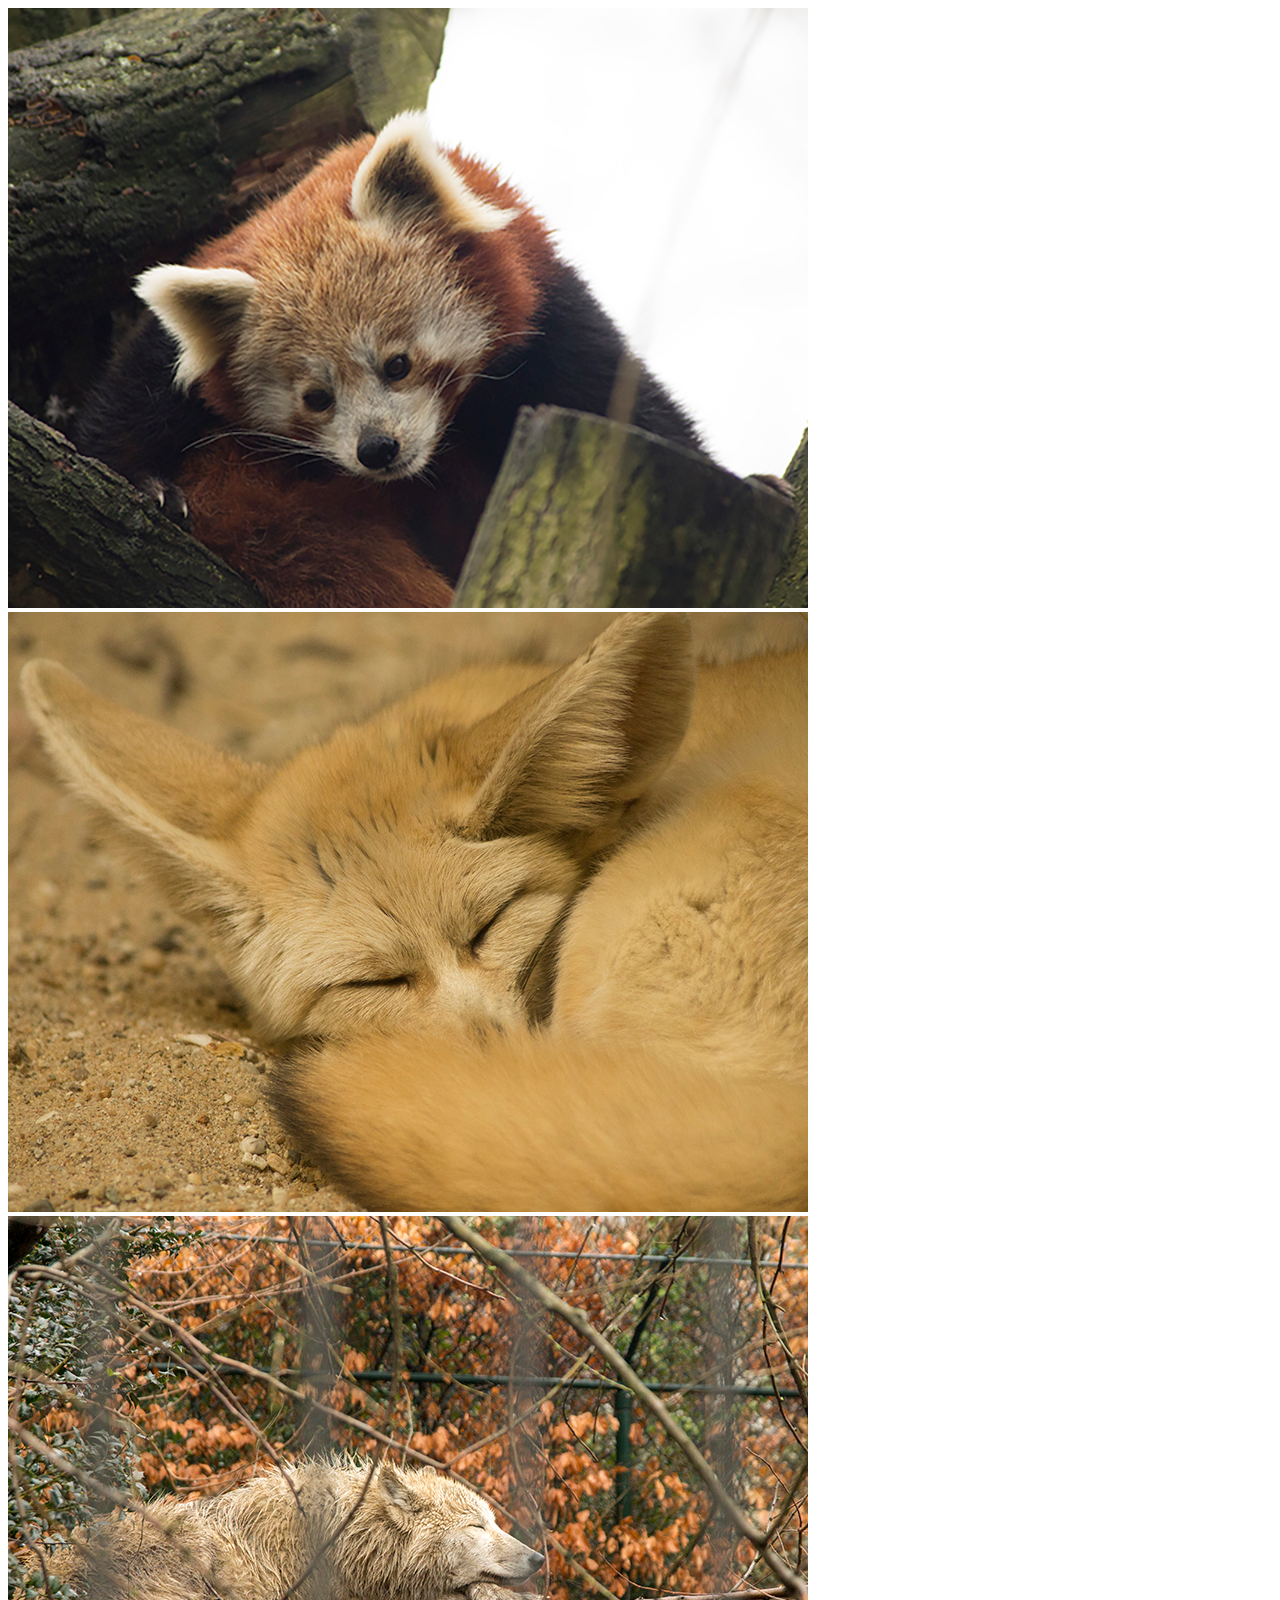
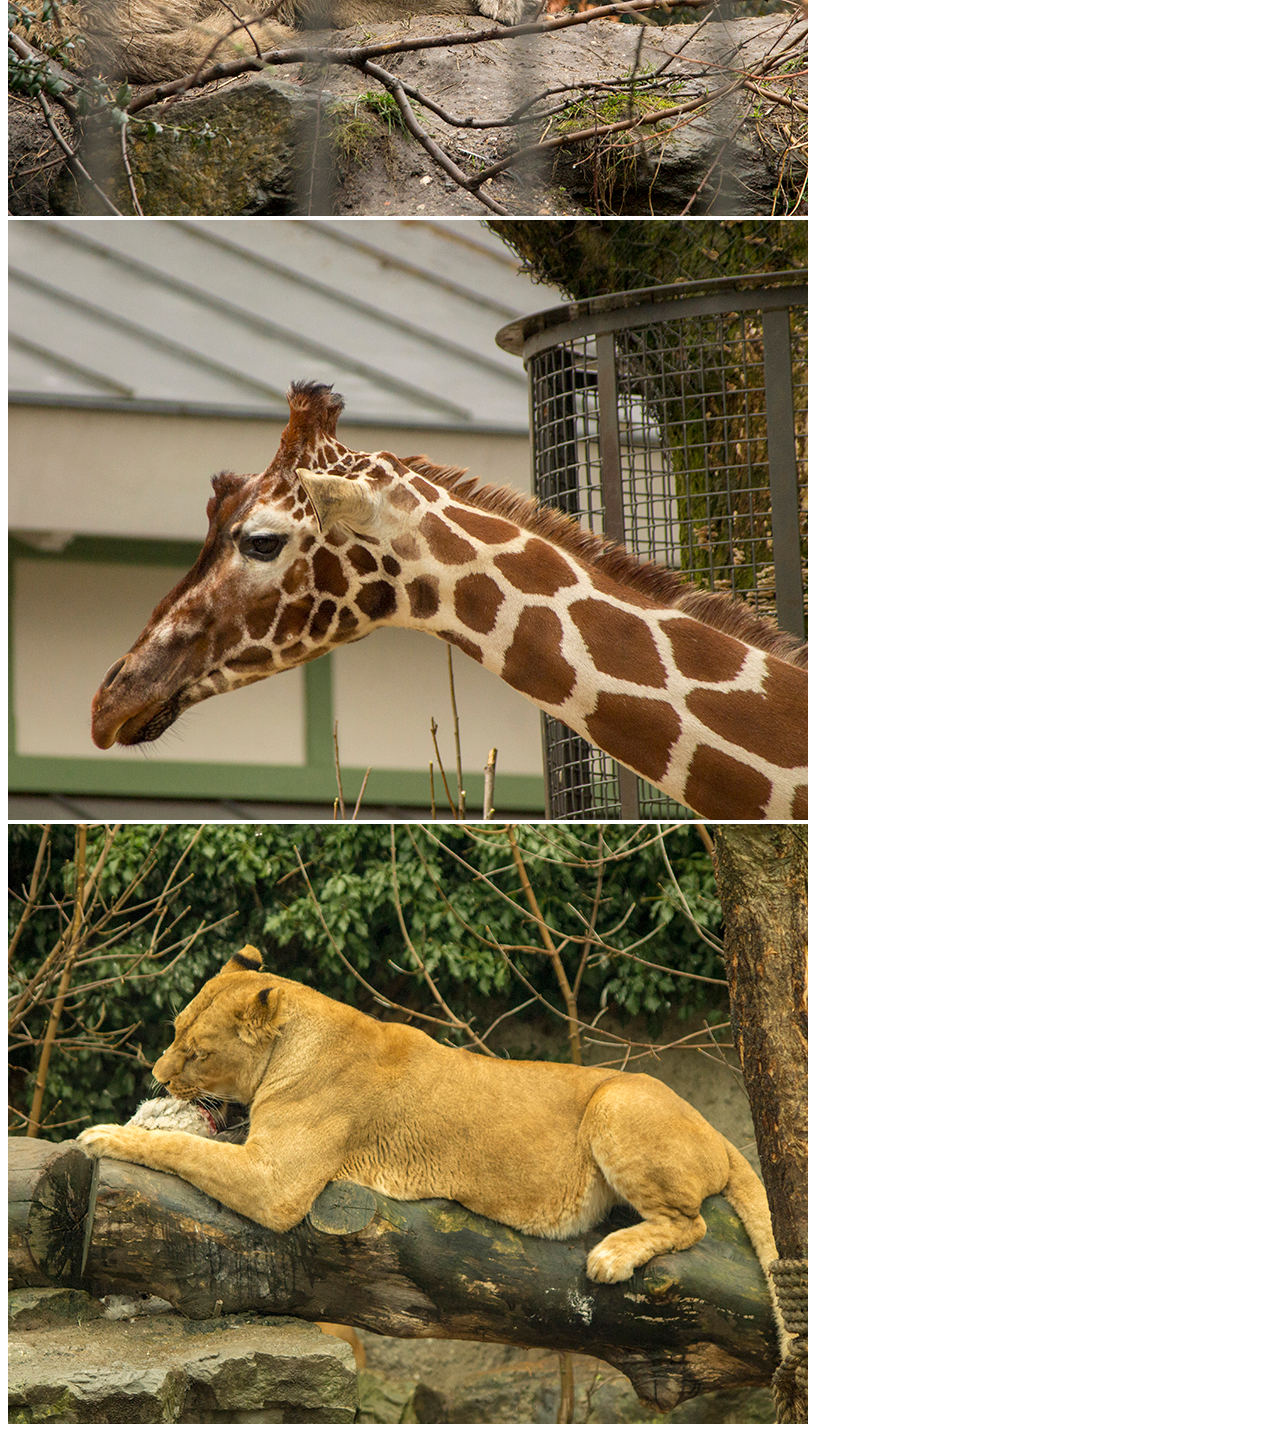
==== les2-foto-slider/fotoslider.html @ dc3817e2 "foto's toegevoegd in bestand" ====
<!DOCTYPE html>
<html lang="en">
<head>
    <meta charset="UTF-8">
    <meta name="viewport" content="width=device-width, initial-scale=1.0">
    <title>Fotoslider</title>
    <link rel="stylesheet" type="tekst/css" href="css/style.css">
</head>
<body>
    <div><img src="images/foto1.jpg" alt="rode panda"></div>
    <div><img src="images/foto2.jpg" alt="fennek"></div>
    <div><img src="images/foto3.jpg" alt="witte wolf"></div>
    <div><img src="images/foto4.jpg" alt="giraffe"></div>
    <div><img src="images/foto5.jpg" alt="leeuw"></div>
</body>
</html>
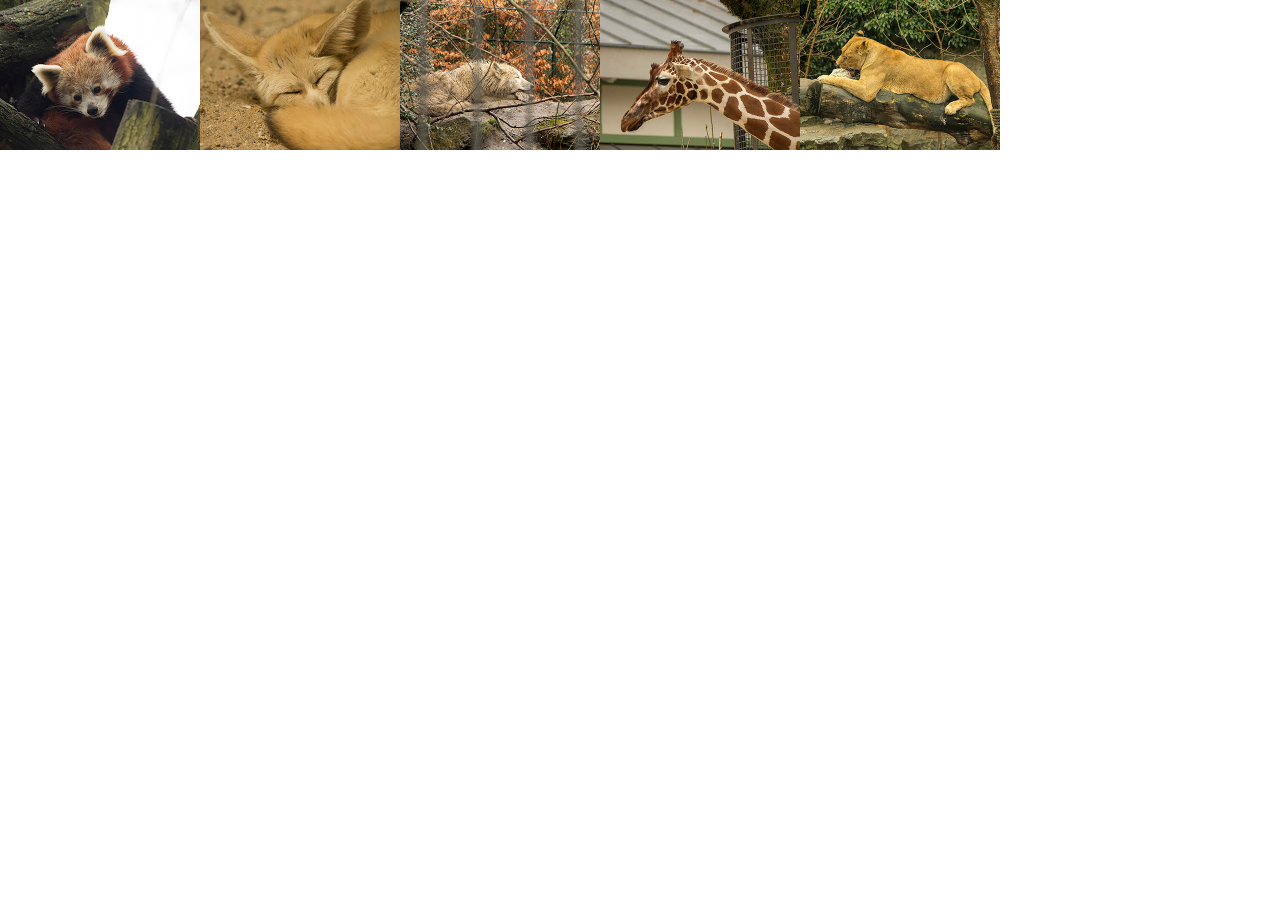
==== commit 1fa4293a: "Les2 af" ====
--- a/les2-foto-slider/fotoslider.html
+++ b/les2-foto-slider/fotoslider.html
@@ -4,13 +4,15 @@
     <meta charset="UTF-8">
     <meta name="viewport" content="width=device-width, initial-scale=1.0">
     <title>Fotoslider</title>
-    <link rel="stylesheet" type="tekst/css" href="css/style.css">
+    <link rel="stylesheet" type="text/css" href="css/style.css">
 </head>
 <body>
-    <div><img src="images/foto1.jpg" alt="rode panda"></div>
-    <div><img src="images/foto2.jpg" alt="fennek"></div>
-    <div><img src="images/foto3.jpg" alt="witte wolf"></div>
-    <div><img src="images/foto4.jpg" alt="giraffe"></div>
-    <div><img src="images/foto5.jpg" alt="leeuw"></div>
+    <div id="fotoslider">
+        <div class="foto"><img src="images/foto1.jpg"></div>
+        <div class="foto"><img src="images/foto2.jpg"></div>
+        <div class="foto"><img src="images/foto3.jpg"></div>
+        <div class="foto"><img src="images/foto4.jpg"></div>
+        <div class="foto"><img src="images/foto5.jpg"></div>
+    </div>  
 </body>
 </html>--- a/les2-foto-slider/css/style.css
+++ b/les2-foto-slider/css/style.css
@@ -0,0 +1,19 @@
+#fotoslider {
+    display: flex;
+    flex-direction: row;
+}
+
+.foto{
+    width: 200px;
+    height: 150px;
+    overflow: hidden;
+}
+
+img {
+    max-width: 100%;
+    height: auto;
+}
+
+body {
+    margin: 0px;
+}